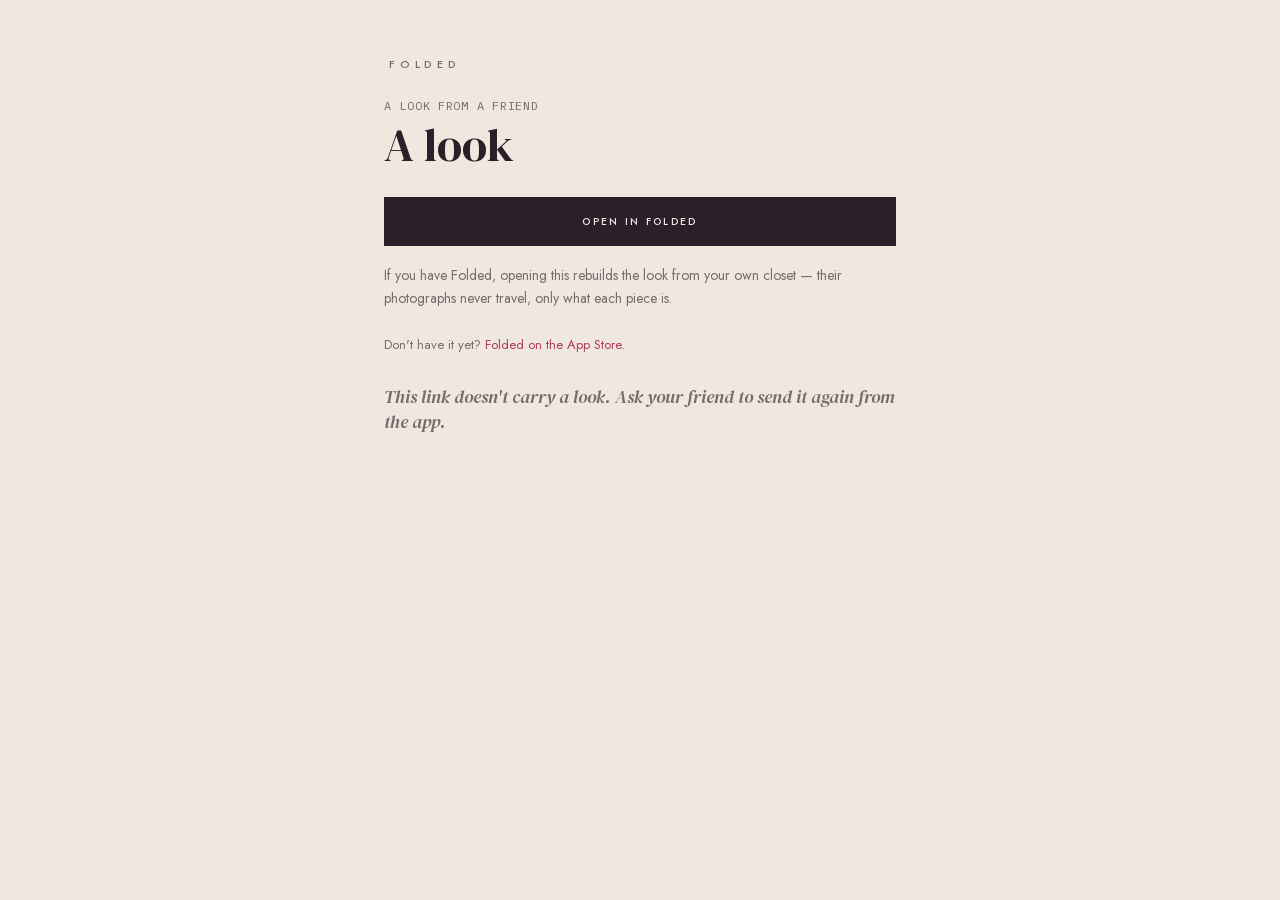
==== look/index.html @ 8d244102 "folded.style/look: a shared look for friends without the app Co-Authored-By: Claude Opus 5 <noreply@" ====
<!doctype html>
<html lang="en">
<head>
<meta charset="utf-8" />
<meta http-equiv="Content-Security-Policy" content="default-src 'self'; script-src 'unsafe-inline'; style-src 'self' 'unsafe-inline'; img-src 'self' data:; font-src 'self'; connect-src 'none'; object-src 'none'; base-uri 'self'; form-action 'none'" />
<meta name="referrer" content="no-referrer" />
<meta name="viewport" content="width=device-width, initial-scale=1" />
<title>A look from Folded</title>
<meta name="robots" content="noindex" />
<link rel="stylesheet" href="/fonts/fonts.css" />
<style>
  :root { --bg:#EFE8DF; --surf:#FBF8F3; --ink:#2B2029; --muted:rgba(43,32,41,.62); --line:rgba(43,32,41,.2); --acc:#B23A5E; }
  * { box-sizing: border-box; }
  body { margin:0; background:var(--bg); color:var(--ink); font:400 16px/1.7 Jost, system-ui, sans-serif; min-height:100vh; display:flex; flex-direction:column; }
  .wrap { flex:1; max-width:560px; width:100%; margin:0 auto; padding:56px 24px 40px; }
  .brand { font:500 11px Jost, sans-serif; letter-spacing:.44em; padding-left:.44em; color:var(--muted); }
  .from { font:400 12px "IBM Plex Mono", monospace; color:var(--muted); margin-top:26px; letter-spacing:.06em; }
  h1 { font:400 clamp(34px, 8vw, 46px)/1.05 "DM Serif Display", Georgia, serif; margin:8px 0 0; }
  ul { list-style:none; margin:26px 0 0; padding:0; border:1px solid var(--line); background:var(--surf); }
  li { border-bottom:1px solid var(--line); padding:14px 16px; display:flex; gap:14px; align-items:center; }
  li:last-child { border-bottom:0; }
  .sw { width:34px; height:44px; border:1px solid var(--line); flex:none; }
  .k { font:500 9px Jost, sans-serif; letter-spacing:.2em; color:var(--muted); }
  .t { font:400 19px "DM Serif Display", Georgia, serif; margin-top:2px; }
  .d { font:400 12px Jost, sans-serif; color:var(--muted); letter-spacing:.08em; margin-top:2px; text-transform:uppercase; }
  .open { display:block; margin-top:28px; background:var(--ink); color:var(--bg); text-align:center; padding:17px; font:500 10.5px Jost, sans-serif; letter-spacing:.22em; }
  .note { font:400 14px/1.6 Jost, sans-serif; color:var(--muted); margin:18px 0 0; }
  .get { font:400 13px Jost, sans-serif; color:var(--muted); margin-top:26px; }
  a { color:var(--acc); text-decoration:none; }
  .empty { font:400 italic 18px "DM Serif Display", Georgia, serif; color:var(--muted); margin-top:30px; }
</style>
</head>
<body>
<div class="wrap">
  <div class="brand">FOLDED</div>
  <div class="from" id="from">A LOOK FROM A FRIEND</div>
  <h1 id="title">A look</h1>
  <ul id="pieces"></ul>
  <a class="open" id="open" href="#">OPEN IN FOLDED</a>
  <p class="note">If you have Folded, opening this rebuilds the look from your own closet — their photographs never travel, only what each piece is.</p>
  <p class="get">Don't have it yet? <a href="https://apps.apple.com/app/folded-wear-what-you-own/id6812644589">Folded on the App Store</a>.</p>
  <p class="empty" id="empty" hidden>This link doesn't carry a look. Ask your friend to send it again from the app.</p>
</div>
<script>
(function () {
  var CAT = { t: "Top", b: "Bottom", d: "Dress", s: "Shoes", a: "Accessory", w: "Swim" };
  function unb64url(str) { var pad = str.length % 4 ? "=".repeat(4 - (str.length % 4)) : ""; return decodeURIComponent(escape(atob(str.replace(/-/g, "+").replace(/_/g, "/") + pad))); }
  var hash = (location.hash || "").slice(1), data = null;
  try { data = hash ? JSON.parse(unb64url(hash)) : null; } catch (e) { data = null; }
  var esc = function (t) { return String(t || "").replace(/[&<>"]/g, function (c) { return { "&": "&amp;", "<": "&lt;", ">": "&gt;", '"': "&quot;" }[c]; }); };
  if (!data || data.v !== 1 || !Array.isArray(data.p)) { document.getElementById("empty").hidden = false; document.getElementById("pieces").hidden = true; document.getElementById("open").hidden = true; return; }
  document.getElementById("title").textContent = data.t || "A look";
  document.getElementById("from").textContent = (data.u ? data.u.toUpperCase() + "’S LOOK" : "A LOOK FROM A FRIEND") + " · " + data.p.length + " PIECES";
  document.getElementById("pieces").innerHTML = data.p.map(function (p) {
    var hex = /^#[0-9a-f]{6}$/i.test(p.h) ? p.h : "#C7C2BB";
    return '<li><span class="sw" style="background:' + hex + '"></span><span><div class="k">' + esc(CAT[p.c] || "Piece") + '</div><div class="t">' + esc(p.n) + '</div><div class="d">' + esc([p.f].concat(p.g || []).filter(Boolean).join(" · ")) + '</div></span></li>';
  }).join("");
  document.getElementById("open").href = "folded://look#" + hash;
})();
</script>
</body>
</html>
---- fonts/fonts.css ----
/* Fonts served from this site: no third-party request. */
@font-face {
  font-family: 'DM Serif Display';
  font-style: italic;
  font-weight: 400;
  font-display: swap;
  src: url('/fonts/dm-serif-display-400-italic-latin-ext.woff2') format('woff2');
  unicode-range: U+0100-02BA, U+02BD-02C5, U+02C7-02CC, U+02CE-02D7, U+02DD-02FF, U+0304, U+0308, U+0329, U+1D00-1DBF, U+1E00-1E9F, U+1EF2-1EFF, U+2020, U+20A0-20AB, U+20AD-20C0, U+2113, U+2C60-2C7F, U+A720-A7FF;
}
@font-face {
  font-family: 'DM Serif Display';
  font-style: italic;
  font-weight: 400;
  font-display: swap;
  src: url('/fonts/dm-serif-display-400-italic-latin.woff2') format('woff2');
  unicode-range: U+0000-00FF, U+0131, U+0152-0153, U+02BB-02BC, U+02C6, U+02DA, U+02DC, U+0304, U+0308, U+0329, U+2000-206F, U+20AC, U+2122, U+2191, U+2193, U+2212, U+2215, U+FEFF, U+FFFD;
}
@font-face {
  font-family: 'DM Serif Display';
  font-style: normal;
  font-weight: 400;
  font-display: swap;
  src: url('/fonts/dm-serif-display-400-normal-latin-ext.woff2') format('woff2');
  unicode-range: U+0100-02BA, U+02BD-02C5, U+02C7-02CC, U+02CE-02D7, U+02DD-02FF, U+0304, U+0308, U+0329, U+1D00-1DBF, U+1E00-1E9F, U+1EF2-1EFF, U+2020, U+20A0-20AB, U+20AD-20C0, U+2113, U+2C60-2C7F, U+A720-A7FF;
}
@font-face {
  font-family: 'DM Serif Display';
  font-style: normal;
  font-weight: 400;
  font-display: swap;
  src: url('/fonts/dm-serif-display-400-normal-latin.woff2') format('woff2');
  unicode-range: U+0000-00FF, U+0131, U+0152-0153, U+02BB-02BC, U+02C6, U+02DA, U+02DC, U+0304, U+0308, U+0329, U+2000-206F, U+20AC, U+2122, U+2191, U+2193, U+2212, U+2215, U+FEFF, U+FFFD;
}
@font-face {
  font-family: 'IBM Plex Mono';
  font-style: normal;
  font-weight: 400;
  font-display: swap;
  src: url('/fonts/ibm-plex-mono-400-normal-latin-ext.woff2') format('woff2');
  unicode-range: U+0100-02BA, U+02BD-02C5, U+02C7-02CC, U+02CE-02D7, U+02DD-02FF, U+0304, U+0308, U+0329, U+1D00-1DBF, U+1E00-1E9F, U+1EF2-1EFF, U+2020, U+20A0-20AB, U+20AD-20C0, U+2113, U+2C60-2C7F, U+A720-A7FF;
}
@font-face {
  font-family: 'IBM Plex Mono';
  font-style: normal;
  font-weight: 400;
  font-display: swap;
  src: url('/fonts/ibm-plex-mono-400-normal-latin.woff2') format('woff2');
  unicode-range: U+0000-00FF, U+0131, U+0152-0153, U+02BB-02BC, U+02C6, U+02DA, U+02DC, U+0304, U+0308, U+0329, U+2000-206F, U+20AC, U+2122, U+2191, U+2193, U+2212, U+2215, U+FEFF, U+FFFD;
}
@font-face {
  font-family: 'IBM Plex Mono';
  font-style: normal;
  font-weight: 500;
  font-display: swap;
  src: url('/fonts/ibm-plex-mono-500-normal-latin-ext.woff2') format('woff2');
  unicode-range: U+0100-02BA, U+02BD-02C5, U+02C7-02CC, U+02CE-02D7, U+02DD-02FF, U+0304, U+0308, U+0329, U+1D00-1DBF, U+1E00-1E9F, U+1EF2-1EFF, U+2020, U+20A0-20AB, U+20AD-20C0, U+2113, U+2C60-2C7F, U+A720-A7FF;
}
@font-face {
  font-family: 'IBM Plex Mono';
  font-style: normal;
  font-weight: 500;
  font-display: swap;
  src: url('/fonts/ibm-plex-mono-500-normal-latin.woff2') format('woff2');
  unicode-range: U+0000-00FF, U+0131, U+0152-0153, U+02BB-02BC, U+02C6, U+02DA, U+02DC, U+0304, U+0308, U+0329, U+2000-206F, U+20AC, U+2122, U+2191, U+2193, U+2212, U+2215, U+FEFF, U+FFFD;
}
@font-face {
  font-family: 'Jost';
  font-style: normal;
  font-weight: 400;
  font-display: swap;
  src: url('/fonts/jost-400-normal-latin-ext.woff2') format('woff2');
  unicode-range: U+0100-02BA, U+02BD-02C5, U+02C7-02CC, U+02CE-02D7, U+02DD-02FF, U+0304, U+0308, U+0329, U+1D00-1DBF, U+1E00-1E9F, U+1EF2-1EFF, U+2020, U+20A0-20AB, U+20AD-20C0, U+2113, U+2C60-2C7F, U+A720-A7FF;
}
@font-face {
  font-family: 'Jost';
  font-style: normal;
  font-weight: 400;
  font-display: swap;
  src: url('/fonts/jost-400-normal-latin.woff2') format('woff2');
  unicode-range: U+0000-00FF, U+0131, U+0152-0153, U+02BB-02BC, U+02C6, U+02DA, U+02DC, U+0304, U+0308, U+0329, U+2000-206F, U+20AC, U+2122, U+2191, U+2193, U+2212, U+2215, U+FEFF, U+FFFD;
}
@font-face {
  font-family: 'Jost';
  font-style: normal;
  font-weight: 500;
  font-display: swap;
  src: url('/fonts/jost-500-normal-latin-ext.woff2') format('woff2');
  unicode-range: U+0100-02BA, U+02BD-02C5, U+02C7-02CC, U+02CE-02D7, U+02DD-02FF, U+0304, U+0308, U+0329, U+1D00-1DBF, U+1E00-1E9F, U+1EF2-1EFF, U+2020, U+20A0-20AB, U+20AD-20C0, U+2113, U+2C60-2C7F, U+A720-A7FF;
}
@font-face {
  font-family: 'Jost';
  font-style: normal;
  font-weight: 500;
  font-display: swap;
  src: url('/fonts/jost-500-normal-latin.woff2') format('woff2');
  unicode-range: U+0000-00FF, U+0131, U+0152-0153, U+02BB-02BC, U+02C6, U+02DA, U+02DC, U+0304, U+0308, U+0329, U+2000-206F, U+20AC, U+2122, U+2191, U+2193, U+2212, U+2215, U+FEFF, U+FFFD;
}
@font-face {
  font-family: 'Jost';
  font-style: normal;
  font-weight: 600;
  font-display: swap;
  src: url('/fonts/jost-600-normal-latin-ext.woff2') format('woff2');
  unicode-range: U+0100-02BA, U+02BD-02C5, U+02C7-02CC, U+02CE-02D7, U+02DD-02FF, U+0304, U+0308, U+0329, U+1D00-1DBF, U+1E00-1E9F, U+1EF2-1EFF, U+2020, U+20A0-20AB, U+20AD-20C0, U+2113, U+2C60-2C7F, U+A720-A7FF;
}
@font-face {
  font-family: 'Jost';
  font-style: normal;
  font-weight: 600;
  font-display: swap;
  src: url('/fonts/jost-600-normal-latin.woff2') format('woff2');
  unicode-range: U+0000-00FF, U+0131, U+0152-0153, U+02BB-02BC, U+02C6, U+02DA, U+02DC, U+0304, U+0308, U+0329, U+2000-206F, U+20AC, U+2122, U+2191, U+2193, U+2212, U+2215, U+FEFF, U+FFFD;
}
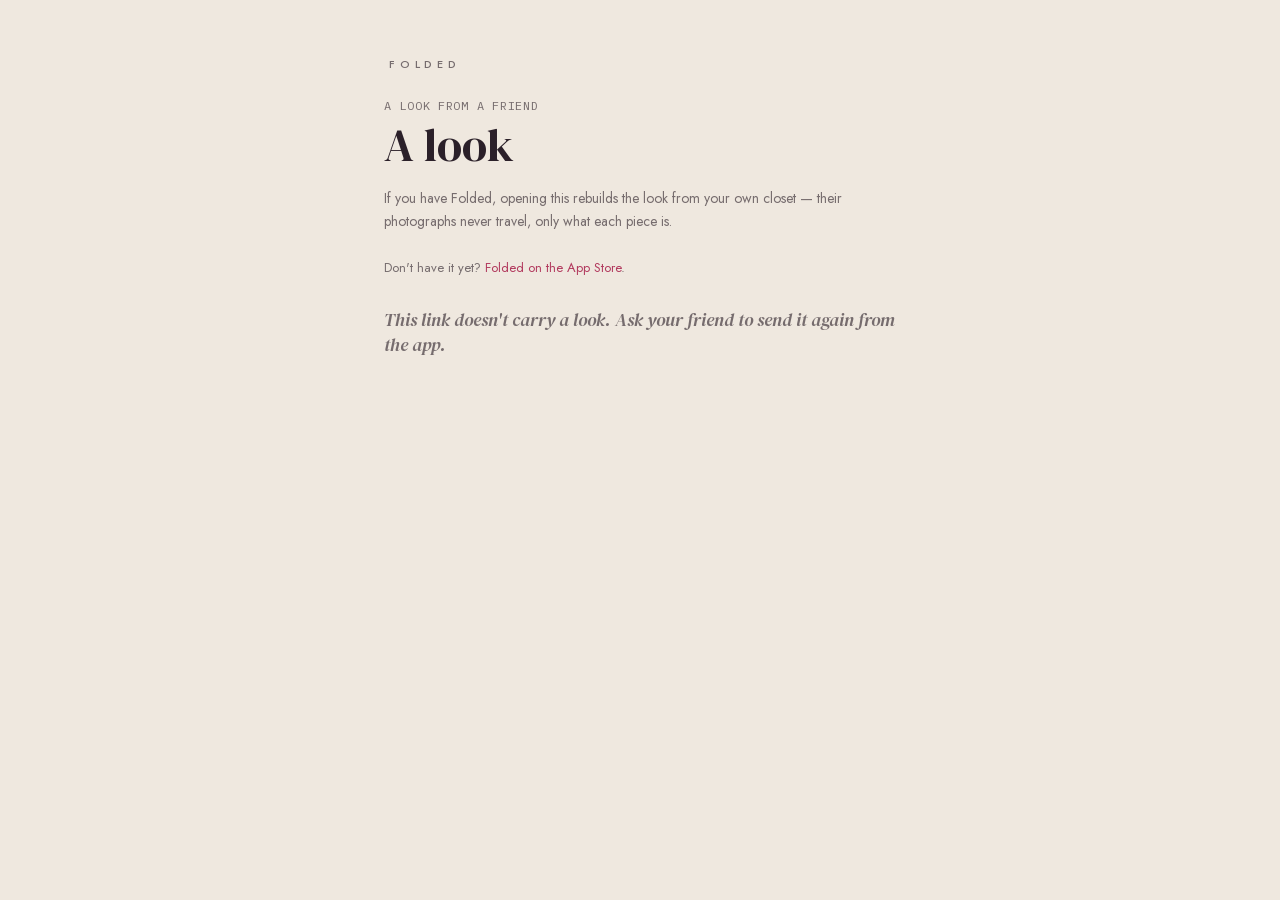
==== commit 3f66b16f: "Look links: read ?l= as well as #, site icon on the card, say so when Folded doesn't open iMessage s" ====
--- a/look/index.html
+++ b/look/index.html
@@ -6,11 +6,17 @@
 <meta name="referrer" content="no-referrer" />
 <meta name="viewport" content="width=device-width, initial-scale=1" />
 <title>A look from Folded</title>
+<meta property="og:title" content="A look from Folded" />
+<meta property="og:description" content="Open it in Folded and it's rebuilt from your own closet." />
+<meta property="og:site_name" content="Folded" />
+<link rel="icon" href="/icon.png" />
+<link rel="apple-touch-icon" href="/icon.png" />
 <meta name="robots" content="noindex" />
 <link rel="stylesheet" href="/fonts/fonts.css" />
 <style>
   :root { --bg:#EFE8DF; --surf:#FBF8F3; --ink:#2B2029; --muted:rgba(43,32,41,.62); --line:rgba(43,32,41,.2); --acc:#B23A5E; }
   * { box-sizing: border-box; }
+  [hidden] { display: none !important; }
   body { margin:0; background:var(--bg); color:var(--ink); font:400 16px/1.7 Jost, system-ui, sans-serif; min-height:100vh; display:flex; flex-direction:column; }
   .wrap { flex:1; max-width:560px; width:100%; margin:0 auto; padding:56px 24px 40px; }
   .brand { font:500 11px Jost, sans-serif; letter-spacing:.44em; padding-left:.44em; color:var(--muted); }
@@ -25,6 +31,7 @@
   .d { font:400 12px Jost, sans-serif; color:var(--muted); letter-spacing:.08em; margin-top:2px; text-transform:uppercase; }
   .open { display:block; margin-top:28px; background:var(--ink); color:var(--bg); text-align:center; padding:17px; font:500 10.5px Jost, sans-serif; letter-spacing:.22em; }
   .note { font:400 14px/1.6 Jost, sans-serif; color:var(--muted); margin:18px 0 0; }
+  .stuck { font:400 14px/1.6 Jost, sans-serif; color:var(--acc); margin:14px 0 0; }
   .get { font:400 13px Jost, sans-serif; color:var(--muted); margin-top:26px; }
   a { color:var(--acc); text-decoration:none; }
   .empty { font:400 italic 18px "DM Serif Display", Georgia, serif; color:var(--muted); margin-top:30px; }
@@ -37,6 +44,7 @@
   <h1 id="title">A look</h1>
   <ul id="pieces"></ul>
   <a class="open" id="open" href="#">OPEN IN FOLDED</a>
+  <p class="stuck" id="stuck" hidden>Nothing happened? This needs Folded 1.1 or newer. Update it, then tap again.</p>
   <p class="note">If you have Folded, opening this rebuilds the look from your own closet — their photographs never travel, only what each piece is.</p>
   <p class="get">Don't have it yet? <a href="https://apps.apple.com/app/folded-wear-what-you-own/id6812644589">Folded on the App Store</a>.</p>
   <p class="empty" id="empty" hidden>This link doesn't carry a look. Ask your friend to send it again from the app.</p>
@@ -45,8 +53,10 @@
 (function () {
   var CAT = { t: "Top", b: "Bottom", d: "Dress", s: "Shoes", a: "Accessory", w: "Swim" };
   function unb64url(str) { var pad = str.length % 4 ? "=".repeat(4 - (str.length % 4)) : ""; return decodeURIComponent(escape(atob(str.replace(/-/g, "+").replace(/_/g, "/") + pad))); }
-  var hash = (location.hash || "").slice(1), data = null;
-  try { data = hash ? JSON.parse(unb64url(hash)) : null; } catch (e) { data = null; }
+  // ?l=… is the current form; #… is what early builds sent, still accepted
+  var m = /[?&]l=([A-Za-z0-9_-]+)/.exec(location.search) || /^#([A-Za-z0-9_-]+)$/.exec(location.hash || "");
+  var raw = m ? m[1] : "", data = null;
+  try { data = raw ? JSON.parse(unb64url(raw)) : null; } catch (e) { data = null; }
   var esc = function (t) { return String(t || "").replace(/[&<>"]/g, function (c) { return { "&": "&amp;", "<": "&lt;", ">": "&gt;", '"': "&quot;" }[c]; }); };
   if (!data || data.v !== 1 || !Array.isArray(data.p)) { document.getElementById("empty").hidden = false; document.getElementById("pieces").hidden = true; document.getElementById("open").hidden = true; return; }
   document.getElementById("title").textContent = data.t || "A look";
@@ -55,7 +65,20 @@
     var hex = /^#[0-9a-f]{6}$/i.test(p.h) ? p.h : "#C7C2BB";
     return '<li><span class="sw" style="background:' + hex + '"></span><span><div class="k">' + esc(CAT[p.c] || "Piece") + '</div><div class="t">' + esc(p.n) + '</div><div class="d">' + esc([p.f].concat(p.g || []).filter(Boolean).join(" · ")) + '</div></span></li>';
   }).join("");
-  document.getElementById("open").href = "folded://look#" + hash;
+  // the app accepts both forms; # keeps the button working on builds that
+  // only knew the fragment (iMessage only mangles fragments in message text)
+  var open = document.getElementById("open");
+  open.href = "folded://look#" + raw;
+  // If the tap opened Folded, this page goes into the background. If it is
+  // still showing a moment later, no installed app claimed the link: say so.
+  // (Visibility only — Safari's own alerts take focus but leave the page
+  // showing, and a slow "Open?" decision still hides the note once it opens.)
+  var stuck = document.getElementById("stuck");
+  document.addEventListener("visibilitychange", function () { if (document.hidden) stuck.hidden = true; });
+  window.addEventListener("pagehide", function () { stuck.hidden = true; });
+  open.addEventListener("click", function () {
+    setTimeout(function () { if (!document.hidden) stuck.hidden = false; }, 2500);
+  });
 })();
 </script>
 </body>
